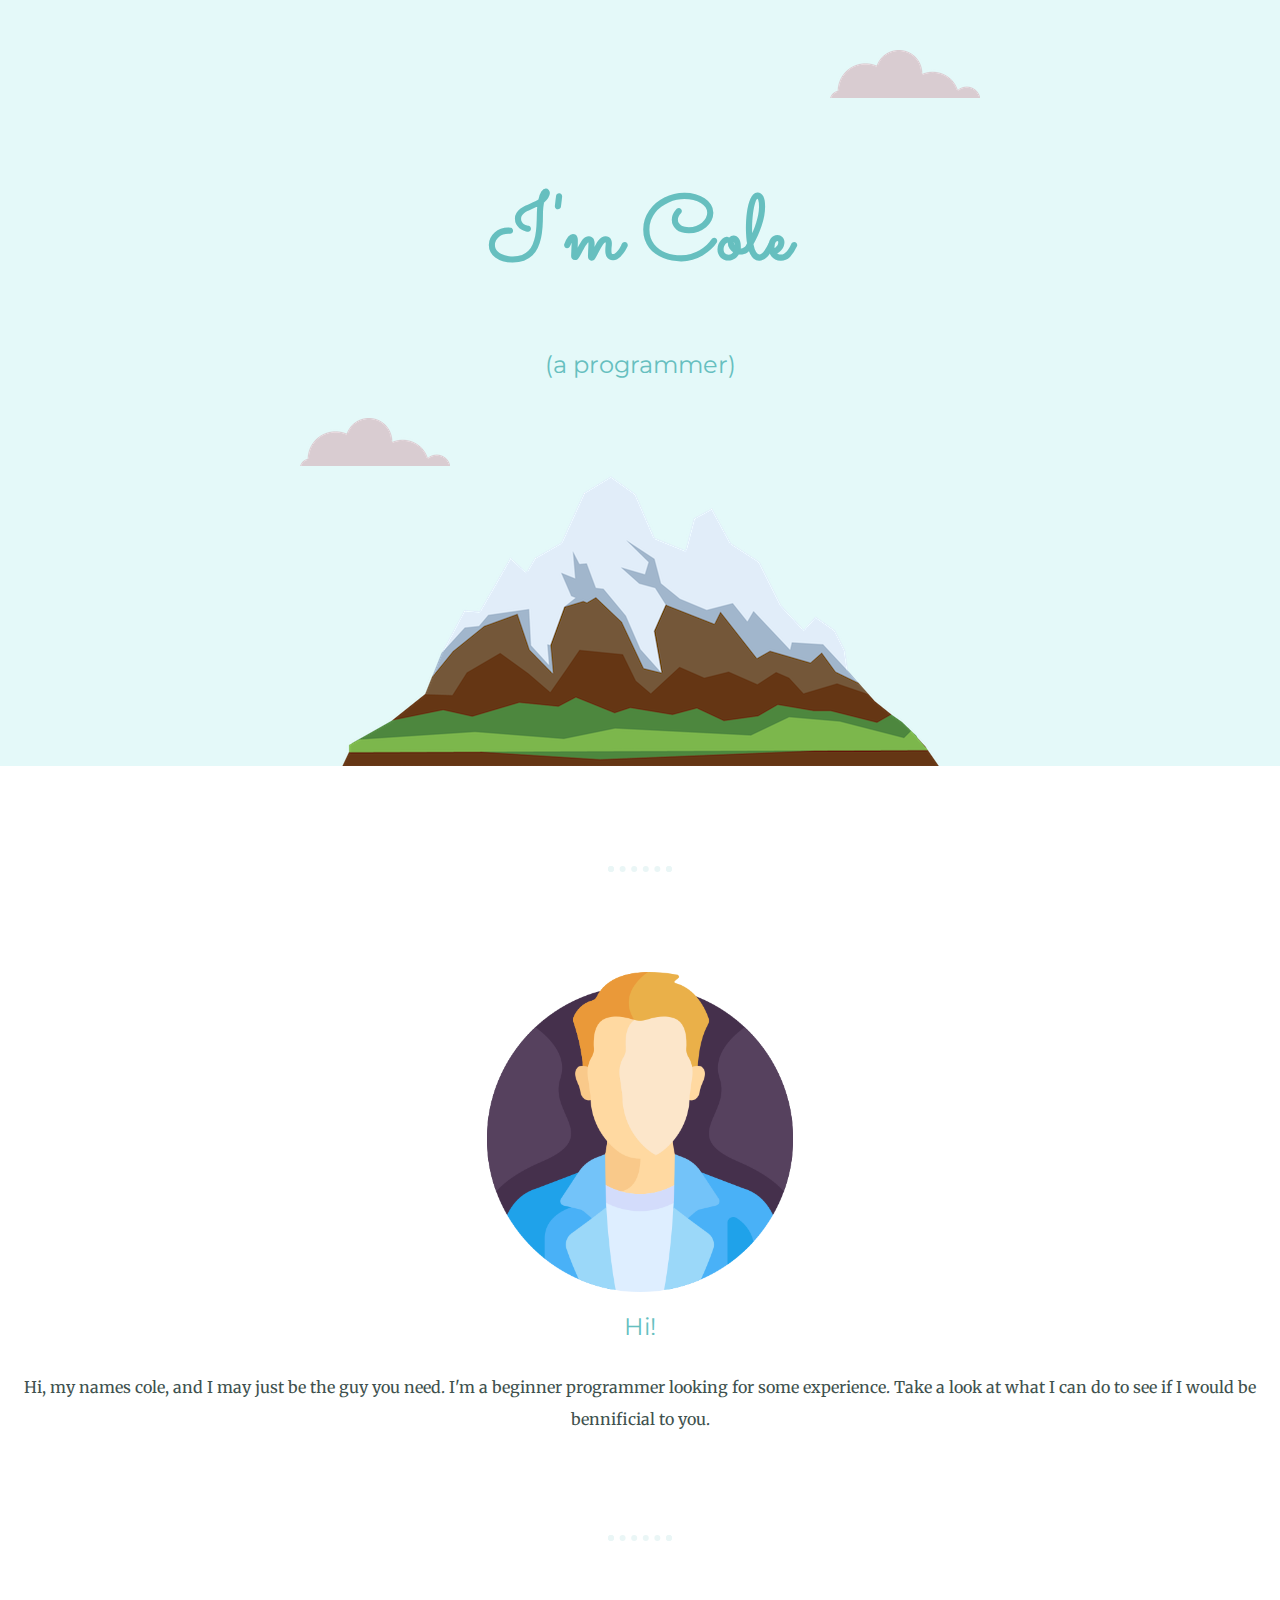
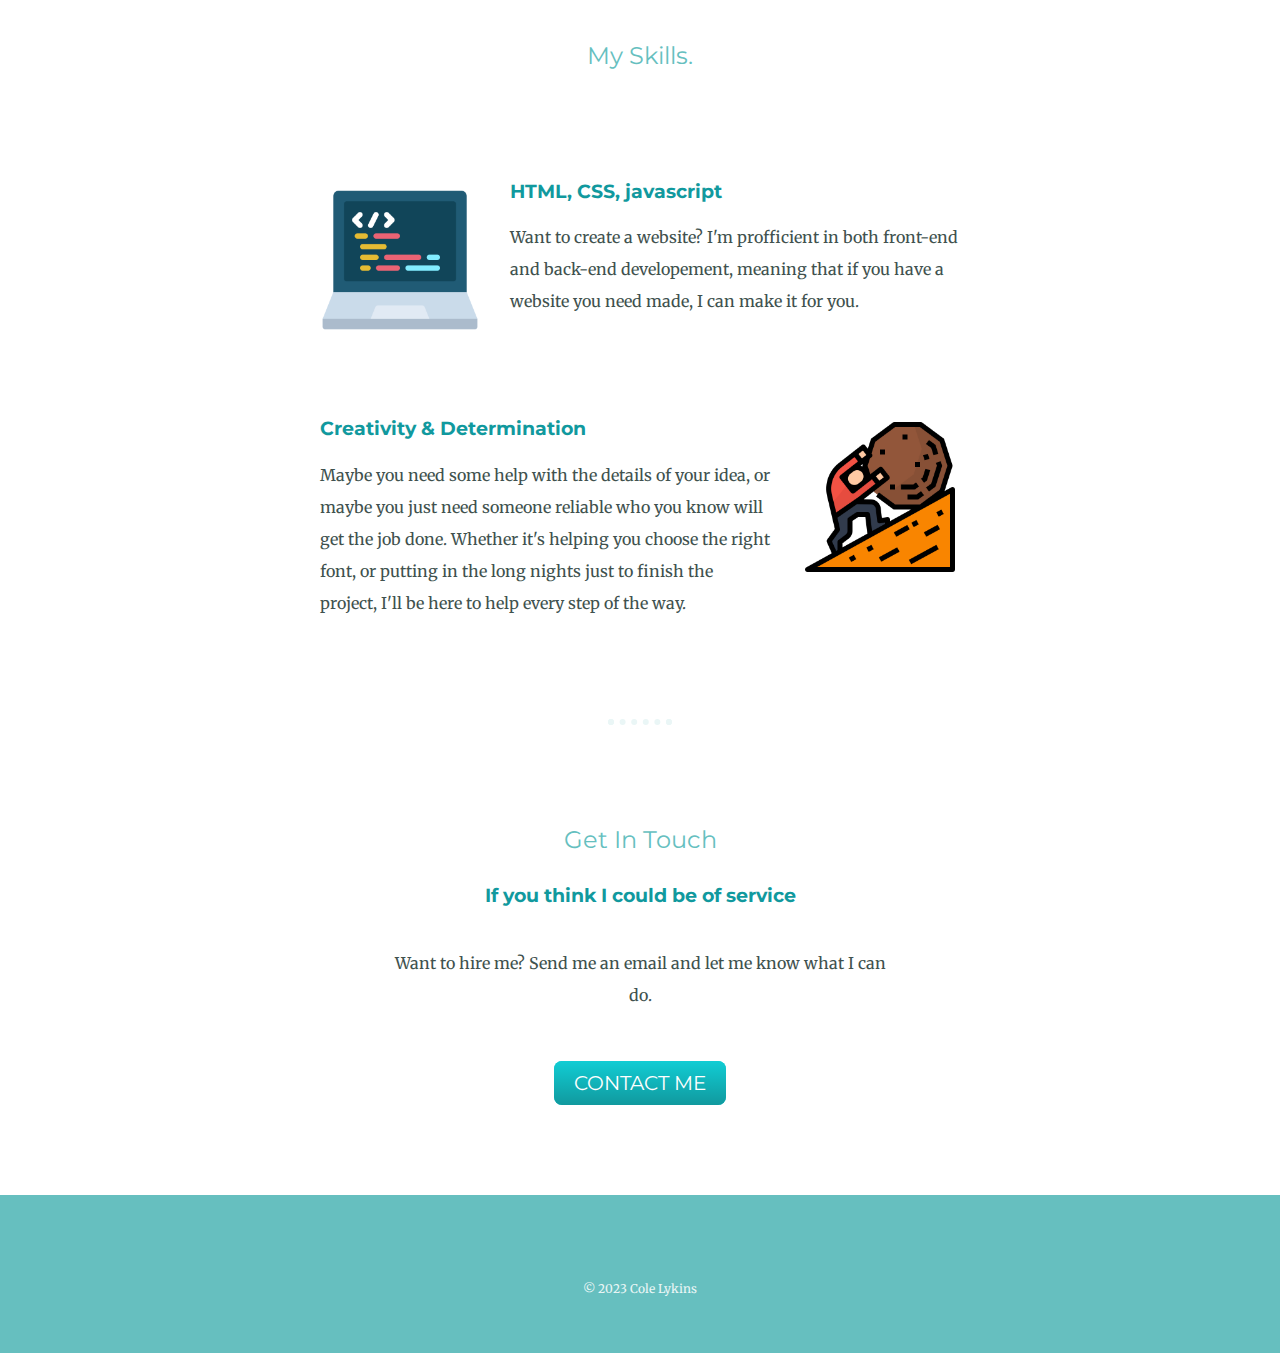
==== index.html @ 2bc5d5be "Add files via upload" ====
<html>
    <head>
        <meta charset="utf-8">
        <title>Cole Lykins</title>
        <link rel="stylesheet" href="css/styles.css/css/styles.css">
        <link rel="icon" href="\1676930645 (1).ico">
        <link rel="preconnect" href="https://fonts.googleapis.com">
        <link rel="preconnect" href="https://fonts.gstatic.com" crossorigin>
        <link href="https://fonts.googleapis.com/css2?family=Merriweather&family=Montserrat&family=Sacramento&display=swap" rel="stylesheet">
    </head>
    <body>
        <div class="top-container">
            <img class="top-cloud" src="images\cloud.png" alt="cloud image">
            <h1>I'm Cole</h1>
            <h2>(a programmer)</h2>
            <img class="bottom-cloud" src="images\cloud.png" alt="cloud image">
            <img src="images\mountain.png" alt="mountain image">
        </div>
        <hr>
        <div class="middle-container">
            <div class="profile">
              <img class="man" src="images/man.png" alt="me" style="width: 25%;">
              <h2>Hi!</h2>
              <p class="intro">Hi, my names cole, and I may just be the guy you need. I'm a beginner programmer 
                looking for some experience. Take a look at what I can do to see if I would be bennificial to you.</p>
            </div>
            <hr>
            <div class="skills">
              <h2>My Skills.</h2>
              <div class="skill-row">
                <img class="picture-computer" src="images/programming.png" alt="skills-image" style="width: 25%; float: left; margin-right: 30px;">
                <h3>HTML, CSS, javascript</h3>
                <p>Want to create a website? I'm profficient in both front-end and back-end developement, meaning that if you have a website you need made, I can make it for you.</p>
              </div>
              <div class="skill-row">
                <img class="picture-rock" src="images/hard-work.png" alt="skills-image" style="width: 25%; float: right; margin-left: 30px;">
                <h3>Creativity & Determination</h3>
                <p>Maybe you need some help with the details of your idea, or maybe you just need someone reliable who you know will get the job done.
                    Whether it's helping you choose the right font, or putting in the long nights just to finish the project, I'll be here to help every step of the way.
                </p>
              </div>
            </div>
            <hr>
            <div class="contact-me">
              <h2>Get In Touch</h2>
              <h3>If you think I could be of service</h3>
              <p class="contact-message">Want to hire me? Send me an email and let me know what I can do. </p>
              <a class="btn" href="mailto:lykins.cole23@gmail.com">CONTACT ME</a>
            </div>
          </div>
          
          
          <div class="bottom-container">
            <p class="copyright">© 2023 Cole Lykins</p>
          </div>

    
    </body>
  </html>
---- css/styles.css/css/styles.css ----
body {
    margin: 0;
    text-align: center;
    font-family: 'Merriweather', serif;
    color: #40514E
}


h1 {
    font-size: 90px;
    margin: 50px auto 0 auto;
    font-family: 'Sacramento', cursive;
    color:  #66BFBF;
    line-height: 2;

}

h2 {
    color:  #66BFBF;
    font-family: 'Montserrat', sans-serif;
    font-weight: normal;
    padding-bottom: 10px;
}

h3 {
    color: #11999E;
    font-family: 'Montserrat', sans-serif;
}

a {
    color: #11999E;
}

hr {
    border: dotted #EAF6F6 6px;
    border-bottom: none;
    width: 4%;
    margin: 100px auto;

}

.top-container {

    background-color: #E4F9F9;
    position: relative;
    padding-top: 100px;
}

.bottom-cloud {
    position: absolute;  
    left: 300px;
    bottom: 300px;
}

.top-cloud {
    position: absolute;
    right: 300px;
    top: 50px;
}
p {
    line-height: 2;
}

.skill-row {
    width: 50%;
    margin: 100px auto 100px auto;
    text-align: left;

}

.middle-container {
    margin: 100px 0;
}

.intro {
    margin: auto;
}

.contact-message {
    width: 40%;
    margin: 40px auto 60px;
}

.btn {
    background: #11CDD4;
    background-image: -webkit-linear-gradient(top, #11CDD4, #11999E);
    background-image: -moz-linear-gradient(top, #11CDD4, #11999E);
    background-image: -ms-linear-gradient(top, #11CDD4, #11999E);
    background-image: -o-linear-gradient(top, #11CDD4, #11999E);
    background-image: linear-gradient(to bottom, #11CDD4, #11999E);
    -webkit-border-radius: 8;
    -moz-border-radius: 8;
    border-radius: 8px;
    font-family: 'Montserrat', sans-serif;
    color: #ffffff;
    font-size: 20px;
    padding: 10px 20px 10px 20px;
    text-decoration: none;
  }
  
  .btn:hover {
    background: #30e3cb;
    background-image: -webkit-linear-gradient(top, #30e3cb, #2bc4ad);
    background-image: -moz-linear-gradient(top, #30e3cb, #2bc4ad);
    background-image: -ms-linear-gradient(top, #30e3cb, #2bc4ad);
    background-image: -o-linear-gradient(top, #30e3cb, #2bc4ad);
    background-image: linear-gradient(to bottom, #30e3cb, #2bc4ad);
    text-decoration: none;
  }

  .bottom-container {
    background-color: #66BFBF;
    padding: 50px 0 20px;
  }

  a {
    color: #11999E;
    font-family: 'Montserrat', sans-serif;
    margin: 10px 20px;
    text-decoration: none;
  }

  a:hover {
    color: #EAF6F6;
  }

  .copyright {
    color: #EAF6F6;
    font-size: .75rem;
    padding: 20px 0;
  }
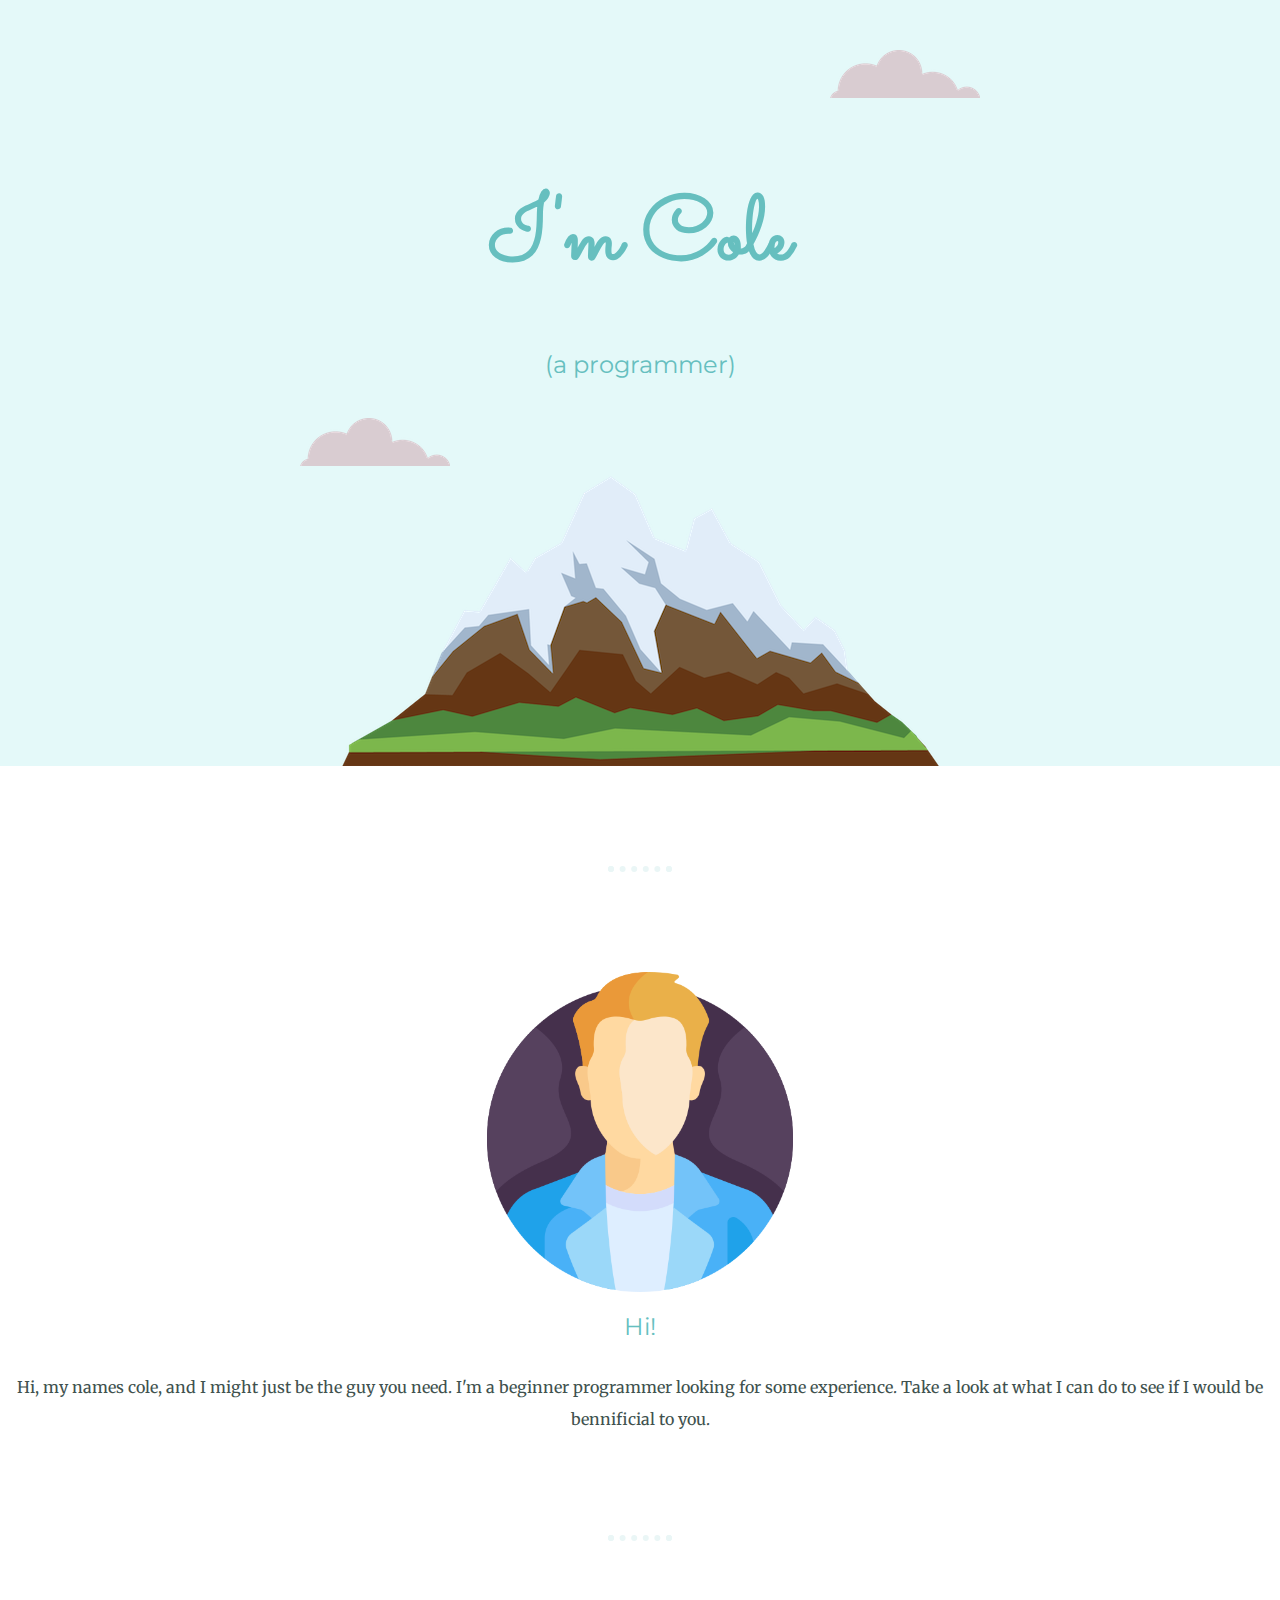
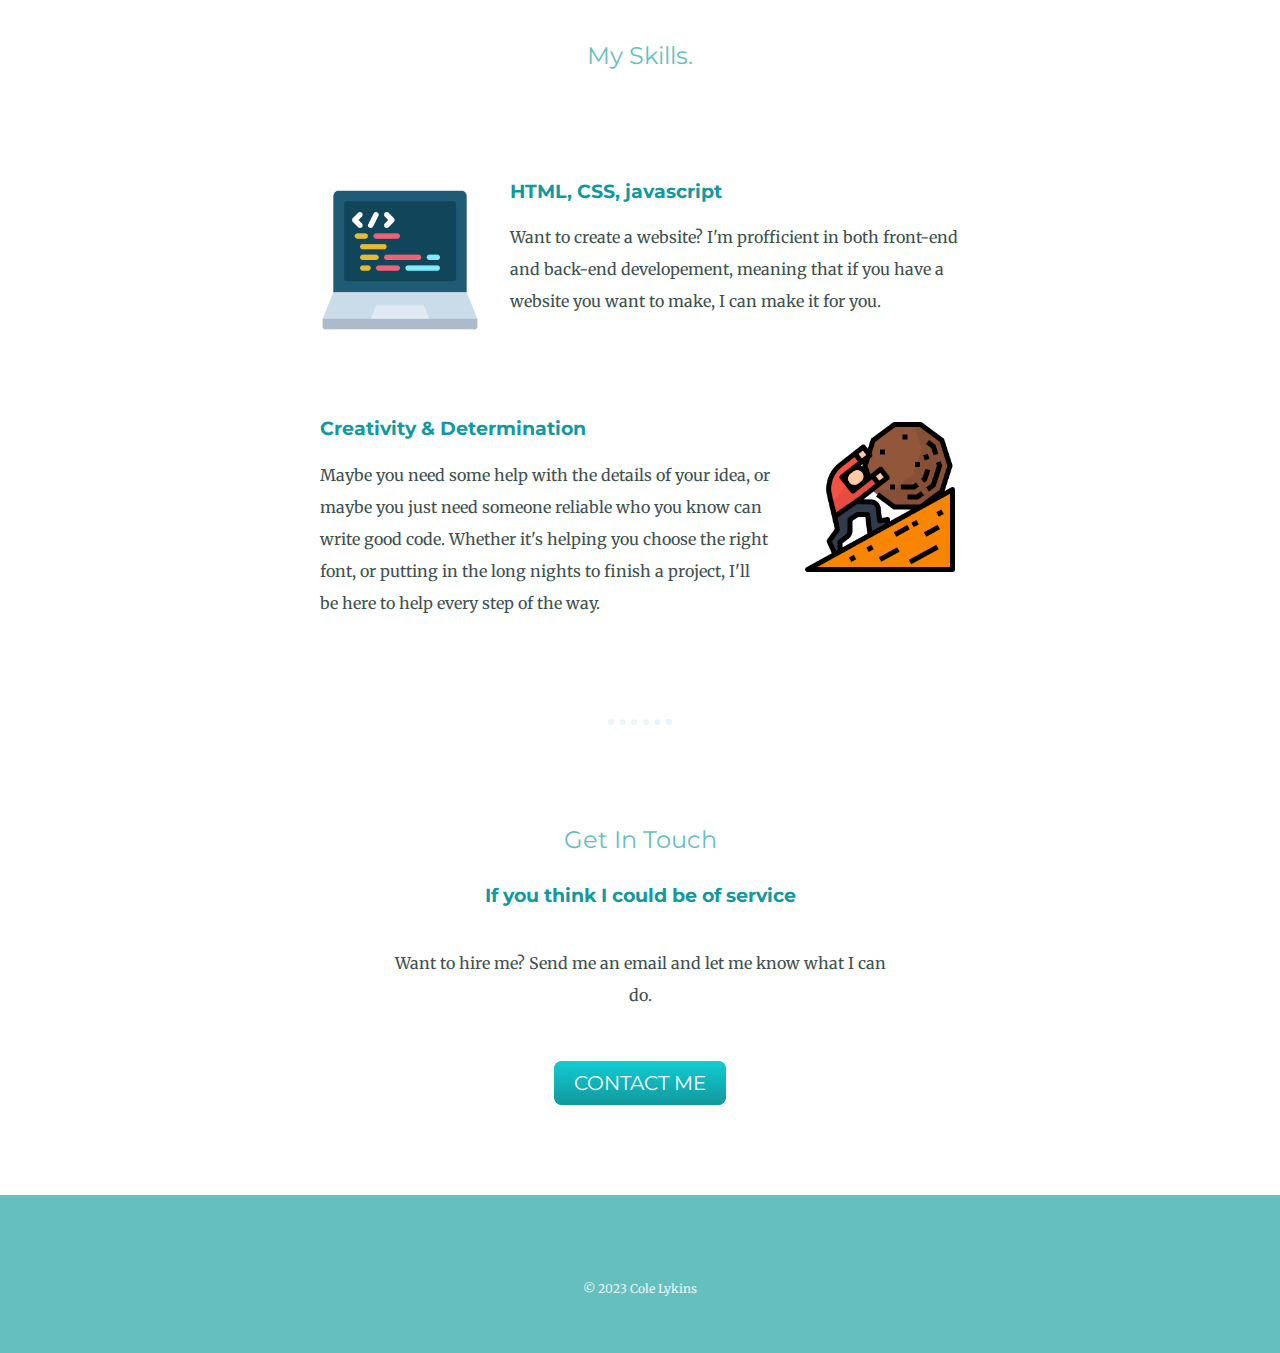
==== commit b8e93c67: "Update index.html" ====
--- a/index.html
+++ b/index.html
@@ -3,7 +3,7 @@
         <meta charset="utf-8">
         <title>Cole Lykins</title>
         <link rel="stylesheet" href="css/styles.css/css/styles.css">
-        <link rel="icon" href="\1676930645 (1).ico">
+        <link rel="icon" href="images/1676930645%20(1).ico">
         <link rel="preconnect" href="https://fonts.googleapis.com">
         <link rel="preconnect" href="https://fonts.gstatic.com" crossorigin>
         <link href="https://fonts.googleapis.com/css2?family=Merriweather&family=Montserrat&family=Sacramento&display=swap" rel="stylesheet">
@@ -21,7 +21,7 @@
             <div class="profile">
               <img class="man" src="images/man.png" alt="me" style="width: 25%;">
               <h2>Hi!</h2>
-              <p class="intro">Hi, my names cole, and I may just be the guy you need. I'm a beginner programmer 
+              <p class="intro">Hi, my names cole, and I might just be the guy you need. I'm a beginner programmer 
                 looking for some experience. Take a look at what I can do to see if I would be bennificial to you.</p>
             </div>
             <hr>
@@ -30,13 +30,13 @@
               <div class="skill-row">
                 <img class="picture-computer" src="images/programming.png" alt="skills-image" style="width: 25%; float: left; margin-right: 30px;">
                 <h3>HTML, CSS, javascript</h3>
-                <p>Want to create a website? I'm profficient in both front-end and back-end developement, meaning that if you have a website you need made, I can make it for you.</p>
+                <p>Want to create a website? I'm profficient in both front-end and back-end developement, meaning that if you have a website you want to make, I can make it for you.</p>
               </div>
               <div class="skill-row">
                 <img class="picture-rock" src="images/hard-work.png" alt="skills-image" style="width: 25%; float: right; margin-left: 30px;">
                 <h3>Creativity & Determination</h3>
-                <p>Maybe you need some help with the details of your idea, or maybe you just need someone reliable who you know will get the job done.
-                    Whether it's helping you choose the right font, or putting in the long nights just to finish the project, I'll be here to help every step of the way.
+                <p>Maybe you need some help with the details of your idea, or maybe you just need someone reliable who you know can write good code.
+                    Whether it's helping you choose the right font, or putting in the long nights to finish a project, I'll be here to help every step of the way.
                 </p>
               </div>
             </div>
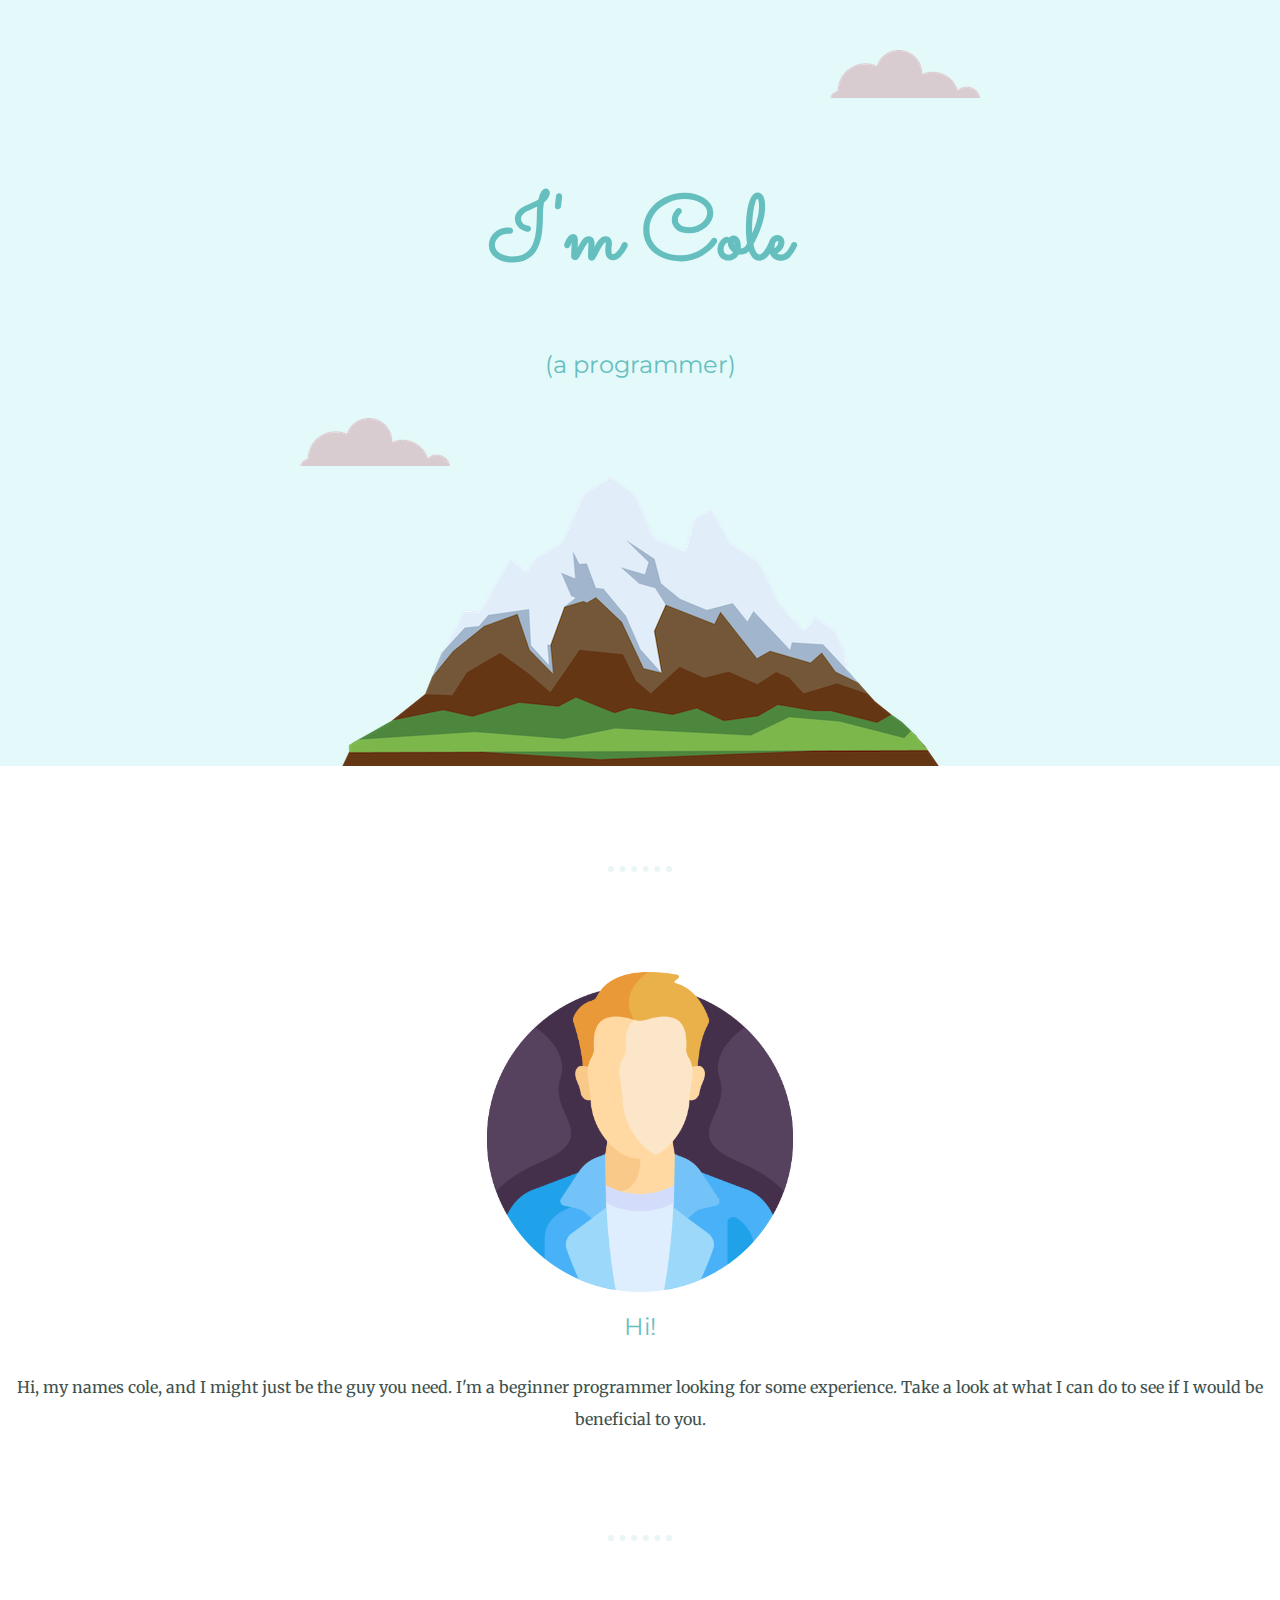
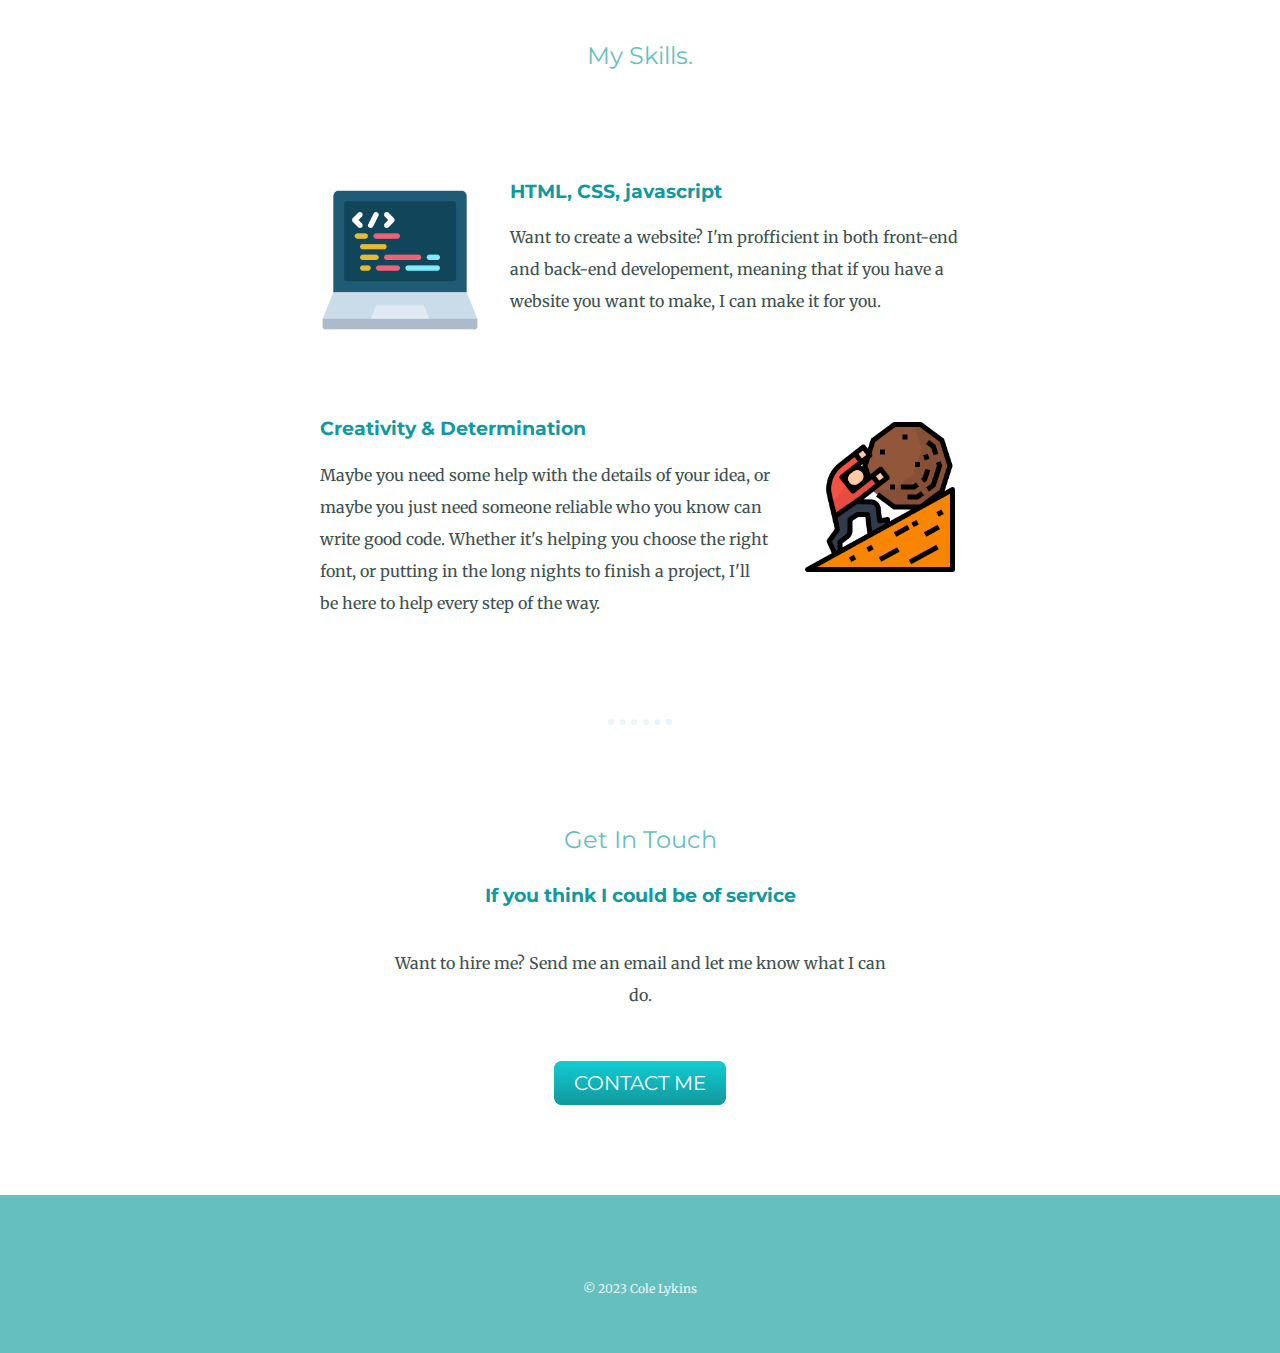
==== commit 582ef79e: "Update index.html" ====
--- a/index.html
+++ b/index.html
@@ -22,7 +22,7 @@
               <img class="man" src="images/man.png" alt="me" style="width: 25%;">
               <h2>Hi!</h2>
               <p class="intro">Hi, my names cole, and I might just be the guy you need. I'm a beginner programmer 
-                looking for some experience. Take a look at what I can do to see if I would be bennificial to you.</p>
+                looking for some experience. Take a look at what I can do to see if I would be beneficial to you.</p>
             </div>
             <hr>
             <div class="skills">
